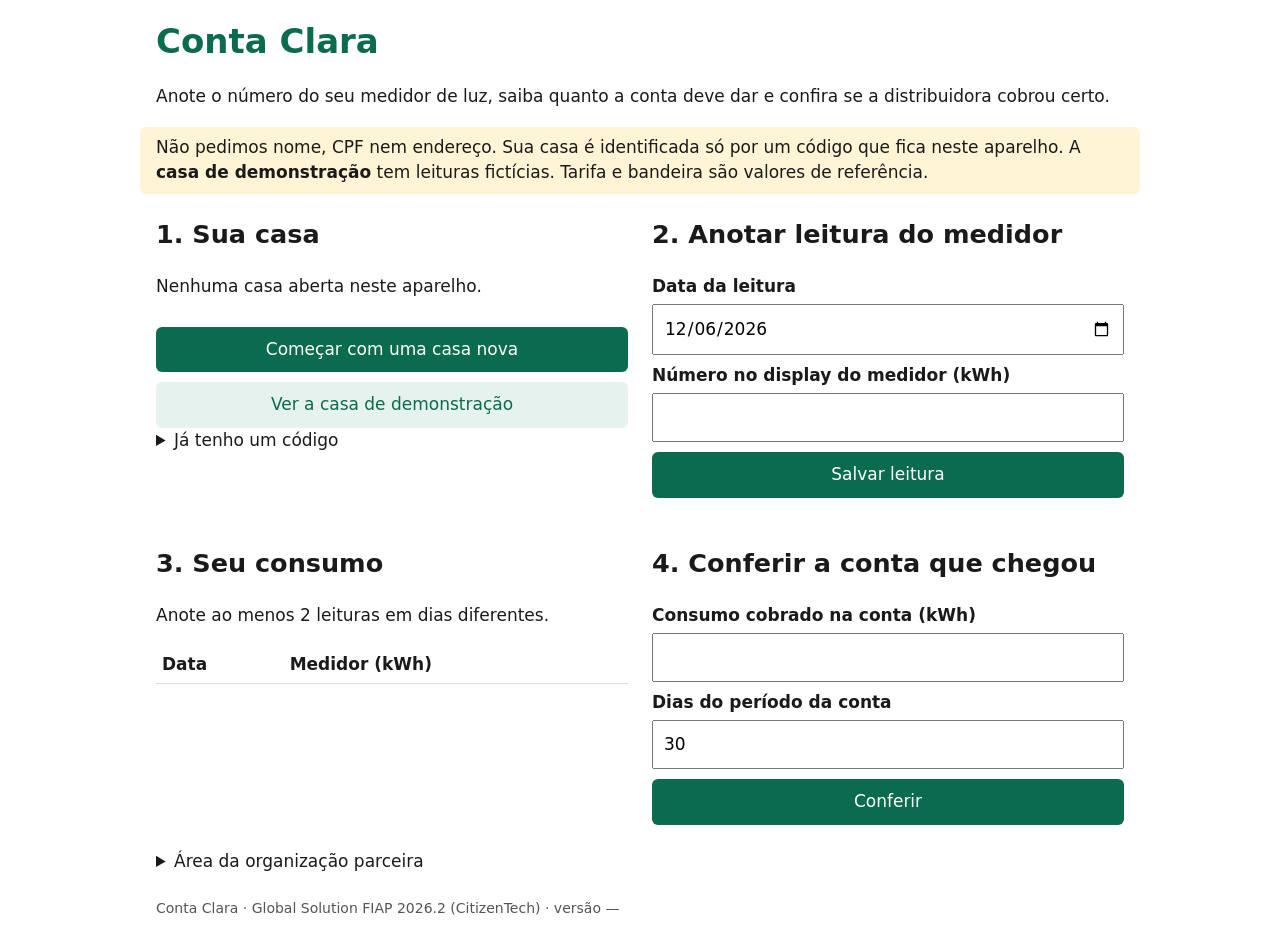
==== app/static/index.html @ 8ee20ff7 "MVP: API, pagina e testes" ====
<!doctype html>
<html lang="pt-BR">
<head>
  <meta charset="utf-8">
  <meta name="viewport" content="width=device-width, initial-scale=1">
  <title>Conta Clara</title>
  <link rel="icon" href="data:,">
  <link rel="stylesheet" href="style.css">
</head>
<body>
<header>
  <h1>Conta Clara</h1>
  <p>Anote o número do seu medidor de luz, saiba quanto a conta deve dar e confira se a distribuidora cobrou certo.</p>
</header>
<p class="aviso" role="note">Não pedimos nome, CPF nem endereço. Sua casa é identificada só por um código que fica neste aparelho.
  A <strong>casa de demonstração</strong> tem leituras fictícias. Tarifa e bandeira são valores de referência.</p>
<main>
  <section aria-labelledby="t-casa">
    <h2 id="t-casa">1. Sua casa</h2>
    <p id="status-casa">Nenhuma casa aberta neste aparelho.</p>
    <button type="button" id="nova">Começar com uma casa nova</button>
    <button type="button" id="demo" class="sec">Ver a casa de demonstração</button>
    <details>
      <summary>Já tenho um código</summary>
      <label for="codigo">Código da casa</label>
      <input id="codigo" autocomplete="off" maxlength="64">
      <button type="button" id="abrir" class="sec">Abrir</button>
    </details>
  </section>

  <section aria-labelledby="t-leitura">
    <h2 id="t-leitura">2. Anotar leitura do medidor</h2>
    <form id="form-leitura">
      <label for="data">Data da leitura</label>
      <input id="data" type="date" required>
      <label for="kwh">Número no display do medidor (kWh)</label>
      <input id="kwh" type="number" inputmode="numeric" min="0" max="999999" required>
      <button type="submit">Salvar leitura</button>
      <p id="msg-leitura" role="status" aria-live="polite"></p>
    </form>
  </section>

  <section aria-labelledby="t-resumo">
    <h2 id="t-resumo">3. Seu consumo</h2>
    <div id="resumo"><p>Anote ao menos 2 leituras em dias diferentes.</p></div>
    <table>
      <caption class="vh">Leituras anotadas</caption>
      <thead><tr><th scope="col">Data</th><th scope="col">Medidor (kWh)</th></tr></thead>
      <tbody id="leituras"></tbody>
    </table>
  </section>

  <section aria-labelledby="t-conferir">
    <h2 id="t-conferir">4. Conferir a conta que chegou</h2>
    <form id="form-conferir">
      <label for="cobrado">Consumo cobrado na conta (kWh)</label>
      <input id="cobrado" type="number" inputmode="numeric" min="0" max="100000" required>
      <label for="dias">Dias do período da conta</label>
      <input id="dias" type="number" min="1" max="60" value="30" required>
      <button type="submit">Conferir</button>
    </form>
    <div id="resultado" role="status" aria-live="polite"></div>
  </section>
</main>
<details class="parceiro">
  <summary>Área da organização parceira</summary>
  <label for="token">Token de acesso</label>
  <input id="token" type="password" autocomplete="off">
  <button type="button" id="painel" class="sec">Ver painel</button>
  <div id="saida-painel" role="status" aria-live="polite"></div>
</details>
<footer>Conta Clara · Global Solution FIAP 2026.2 (CitizenTech) · versão <span id="versao">—</span></footer>
<script src="app.js"></script>
</body>
</html>
---- app/static/style.css ----
:root { --fg: #1a1a1a; --bg: #fff; --muted: #555; --accent: #0a6b4f; --warn-bg: #fff4d6; --bad: #a4161a; --ok: #1a7f37; }
* { box-sizing: border-box; }
body { margin: 0; font: 17px/1.5 system-ui, sans-serif; color: var(--fg); background: var(--bg); }
header, main, footer, .aviso, .parceiro { max-width: 1000px; margin: 0 auto; padding: 0 16px; }
header h1 { margin: 16px 0 0; color: var(--accent); }
.aviso { background: var(--warn-bg); padding: 8px 16px; border-radius: 6px; }
main { display: grid; gap: 8px 24px; grid-template-columns: 1fr; }
@media (min-width: 860px) { main { grid-template-columns: 1fr 1fr; } }
label { display: block; margin-top: 8px; font-weight: 600; }
input, button, textarea { font: inherit; width: 100%; padding: 10px; margin-top: 4px; }
button { background: var(--accent); color: #fff; border: 0; border-radius: 6px; cursor: pointer; margin-top: 10px; }
button.sec { background: #e6f2ee; color: var(--accent); }
button:focus-visible, input:focus-visible, textarea:focus-visible, summary:focus-visible { outline: 3px solid #f5a623; }
table { border-collapse: collapse; width: 100%; margin-top: 8px; }
th, td { border-bottom: 1px solid #ddd; padding: 6px; text-align: left; }
.destaque { font-size: 1.3em; font-weight: 700; }
.ok { color: var(--ok); font-weight: 700; }
.bad { color: var(--bad); font-weight: 700; }
.erro { color: var(--bad); }
.vh { position: absolute; width: 1px; height: 1px; overflow: hidden; clip: rect(0 0 0 0); }
.parceiro { margin-top: 24px; }
footer { color: var(--muted); font-size: 14px; margin-top: 24px; padding-bottom: 24px; }
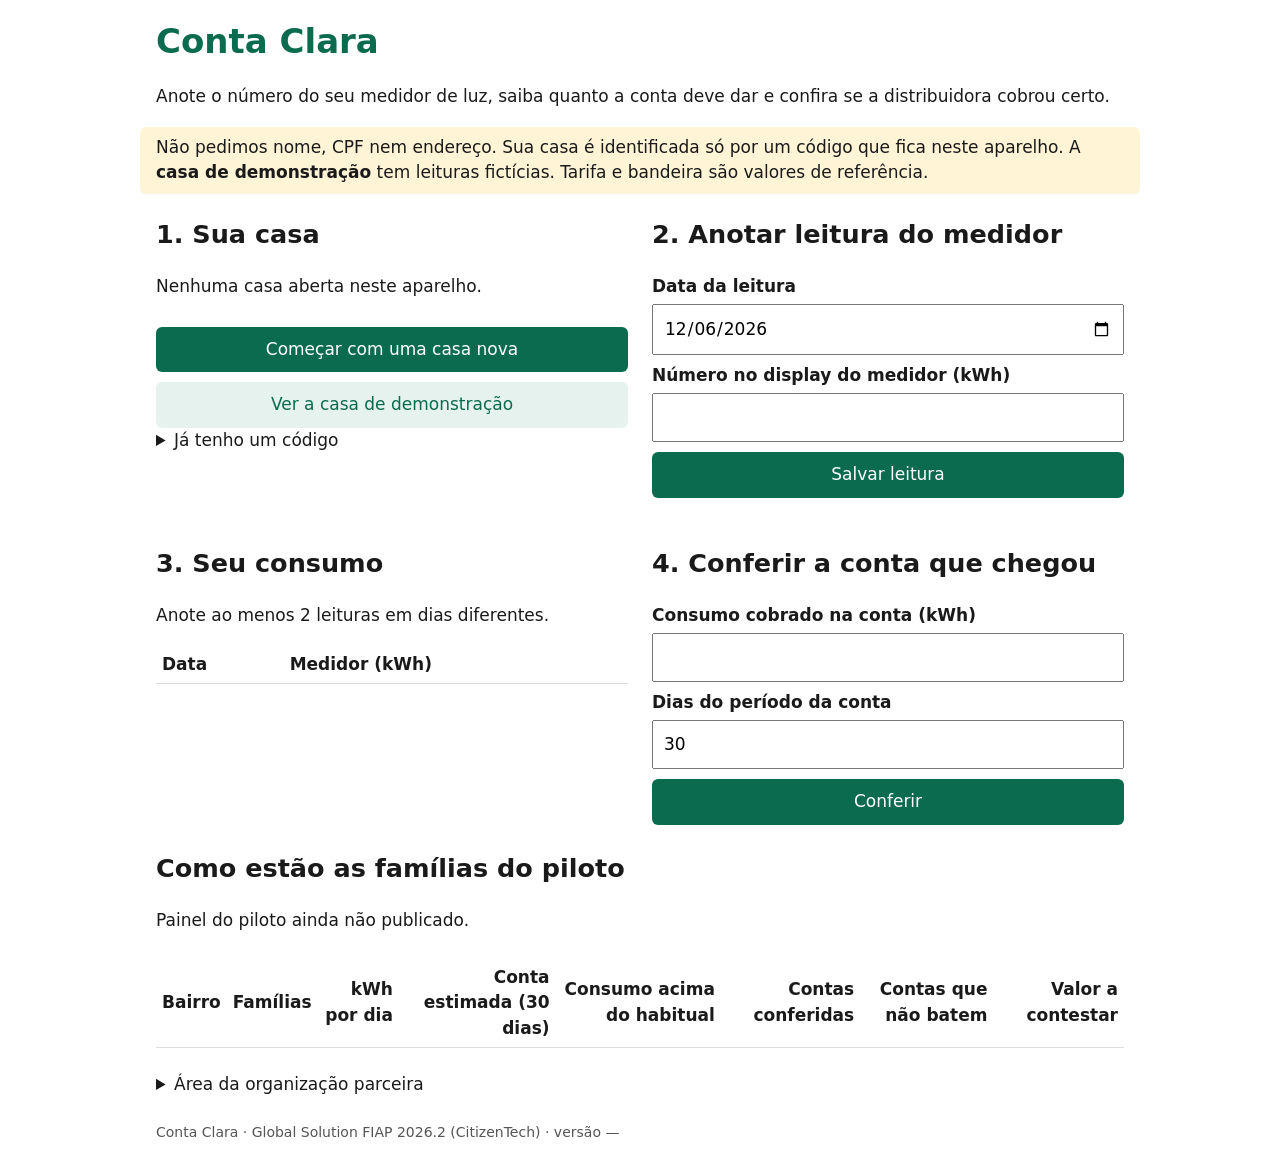
==== commit e3076b06: "MVP: painel do piloto com a tabela Ouro do componente Dados" ====
--- a/app/static/index.html
+++ b/app/static/index.html
@@ -62,6 +62,22 @@
     <div id="resultado" role="status" aria-live="polite"></div>
   </section>
 </main>
+<section class="piloto" aria-labelledby="t-piloto">
+  <h2 id="t-piloto">Como estão as famílias do piloto</h2>
+  <p id="piloto-ref">Carregando dados do pipeline…</p>
+  <div class="rolagem">
+    <table>
+      <caption class="vh">Situação por bairro</caption>
+      <thead><tr>
+        <th scope="col">Bairro</th><th scope="col">Famílias</th><th scope="col">kWh por dia</th>
+        <th scope="col">Conta estimada (30 dias)</th><th scope="col">Consumo acima do habitual</th>
+        <th scope="col">Contas conferidas</th><th scope="col">Contas que não batem</th><th scope="col">Valor a contestar</th>
+      </tr></thead>
+      <tbody id="piloto"></tbody>
+    </table>
+  </div>
+  <p id="piloto-fonte" class="fonte"></p>
+</section>
 <details class="parceiro">
   <summary>Área da organização parceira</summary>
   <label for="token">Token de acesso</label>
--- a/app/static/style.css
+++ b/app/static/style.css
@@ -1,7 +1,7 @@
 :root { --fg: #1a1a1a; --bg: #fff; --muted: #555; --accent: #0a6b4f; --warn-bg: #fff4d6; --bad: #a4161a; --ok: #1a7f37; }
 * { box-sizing: border-box; }
 body { margin: 0; font: 17px/1.5 system-ui, sans-serif; color: var(--fg); background: var(--bg); }
-header, main, footer, .aviso, .parceiro { max-width: 1000px; margin: 0 auto; padding: 0 16px; }
+header, main, footer, .aviso, .parceiro, .piloto { max-width: 1000px; margin: 0 auto; padding: 0 16px; }
 header h1 { margin: 16px 0 0; color: var(--accent); }
 .aviso { background: var(--warn-bg); padding: 8px 16px; border-radius: 6px; }
 main { display: grid; gap: 8px 24px; grid-template-columns: 1fr; }
@@ -20,3 +20,7 @@
 .vh { position: absolute; width: 1px; height: 1px; overflow: hidden; clip: rect(0 0 0 0); }
 .parceiro { margin-top: 24px; }
 footer { color: var(--muted); font-size: 14px; margin-top: 24px; padding-bottom: 24px; }
+.piloto { margin-top: 24px; }
+.rolagem { overflow-x: auto; }
+.piloto td:not(:first-child), .piloto th:not(:first-child) { text-align: right; }
+.fonte { color: var(--muted); font-size: 14px; }
